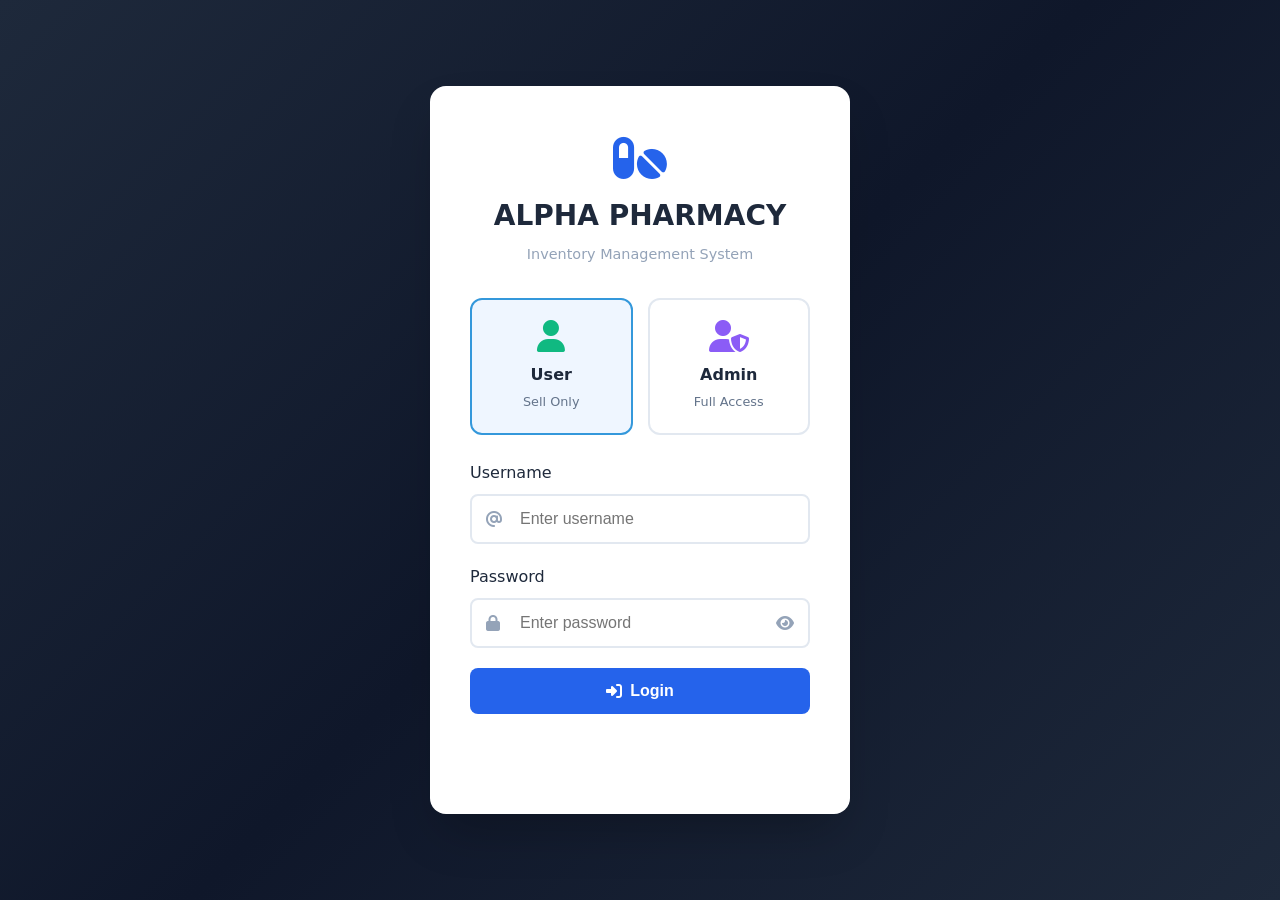
==== index.html @ dfe085fd "Add mobile menu button and sidebar close button" ====
<!DOCTYPE html>
<html lang="en">
<head>
  <meta charset="UTF-8" />
  <meta name="viewport" content="width=device-width, initial-scale=1, maximum-scale=1" />
  <title>ALPHA PHARMACY - Dashboard</title>
  <link rel="stylesheet" href="https://cdnjs.cloudflare.com/ajax/libs/font-awesome/6.5.1/css/all.min.css" />
  <link rel="stylesheet" href="style.css" />
</head>
<body>
  <script>
    if (localStorage.getItem("isLoggedIn") !== "true") {
      window.location.replace("login.html");
    }
  </script>
  
  <!-- Login Page placeholder (hidden) -->
  <div id="loginPage" style="display: none;"></div>

  <!-- Main App (hidden until login) -->
  <div id="mainApp" class="app-container" style="display: none;">
    <div class="sidebar-overlay" id="sidebarOverlay" onclick="toggleMobileMenu()"></div>
    <button class="mobile-menu-btn" onclick="toggleMobileMenu()">
      <i class="fa-solid fa-bars"></i>
    </button>
    
    <!-- Sidebar -->
    <aside class="sidebar" id="sidebar">
      <div class="logo">
        <i class="fa-solid fa-pills"></i>
        <span>ALPHA PHARMACY</span>
        <button class="sidebar-close-btn" onclick="toggleMobileMenu()">
          <i class="fa-solid fa-times"></i>
        </button>
      </div>
      
      <!-- Admin Navigation -->
      <nav class="nav-menu" id="adminNavItems" style="display: none;">
        <a href="#" class="nav-item active" data-page="dashboard">
          <i class="fa-solid fa-chart-line"></i>
          <span>Dashboard</span>
        </a>
        <a href="#" class="nav-item" data-page="sell">
          <i class="fa-solid fa-cash-register"></i>
          <span>Sell Drugs</span>
        </a>
        <a href="#" class="nav-item" data-page="sales">
          <i class="fa-solid fa-receipt"></i>
          <span>Sales History</span>
        </a>
        <a href="#" class="nav-item" data-page="inventory">
          <i class="fa-solid fa-boxes-stacked"></i>
          <span>Inventory</span>
        </a>
        <a href="#" class="nav-item" data-page="stock">
          <i class="fa-solid fa-warehouse"></i>
          <span>Stock Available</span>
        </a>
        <a href="#" class="nav-item" data-page="restock">
          <i class="fa-solid fa-boxes-packing"></i>
          <span>Restock</span>
        </a>
        <a href="#" class="nav-item" data-page="expiry">
          <i class="fa-solid fa-calendar-xmark"></i>
          <span>Expiry Dates</span>
        </a>
        <a href="#" class="nav-item" data-page="add-drug" id="addDrugNavBtn">
          <i class="fa-solid fa-plus-circle"></i>
          <span>Add Drugs</span>
        </a>
        <a href="#" class="nav-item" data-page="admin-panel">
          <i class="fa-solid fa-gear"></i>
          <span>Admin Panel</span>
        </a>
      </nav>
      
      <!-- User Navigation (limited access) -->
      <nav class="nav-menu" id="userNavItems" style="display: none;">
        <a href="#" class="nav-item active" data-page="dashboard">
          <i class="fa-solid fa-chart-line"></i>
          <span>Dashboard</span>
        </a>
        <a href="#" class="nav-item" data-page="sell">
          <i class="fa-solid fa-cash-register"></i>
          <span>Sell Drugs</span>
        </a>
        <a href="#" class="nav-item" data-page="sales">
          <i class="fa-solid fa-receipt"></i>
          <span>Sales History</span>
        </a>
      </nav>
      
      <div class="sidebar-footer">
        <div class="user-info">
          <i class="fa-solid fa-user-circle"></i>
          <span id="userInfoName">User</span>
        </div>
        <a href="login.html" class="logout-btn" onclick="logout(); return false;">
          <i class="fa-solid fa-sign-out-alt"></i> Logout
        </a>
      </div>
    </aside>

    <!-- Main Content -->
    <main class="main-content">
      <!-- Dashboard Page -->
      <section id="dashboard-page" class="page active">
        <header class="page-header">
          <h1><i class="fa-solid fa-chart-line"></i> Dashboard</h1>
          <p class="date-display" id="currentDate"></p>
        </header>

        <div class="dashboard-stats">
          <div class="stat-card total-sales">
            <div class="stat-icon">
              <i class="fa-solid fa-coins"></i>
            </div>
            <div class="stat-info">
              <span class="stat-label">Total Sales</span>
              <span class="stat-value" id="totalSales">KSh 0</span>
            </div>
          </div>
          <div class="stat-card daily">
            <div class="stat-icon">
              <i class="fa-solid fa-calendar-day"></i>
            </div>
            <div class="stat-info">
              <span class="stat-label">Today's Sales</span>
              <span class="stat-value" id="dailyTotal">KSh 0</span>
            </div>
          </div>
          <div class="stat-card monthly">
            <div class="stat-icon">
              <i class="fa-solid fa-calendar"></i>
            </div>
            <div class="stat-info">
              <span class="stat-label">This Month</span>
              <span class="stat-value" id="monthlyTotal">KSh 0</span>
            </div>
          </div>
          <div class="stat-card yearly">
            <div class="stat-icon">
              <i class="fa-solid fa-calendar-check"></i>
            </div>
            <div class="stat-info">
              <span class="stat-label">This Year</span>
              <span class="stat-value" id="yearlyTotal">KSh 0</span>
            </div>
          </div>
        </div>

        <div class="recent-sales-section">
          <h2><i class="fa-solid fa-clock-rotate-left"></i> Recent Sales</h2>
          <div class="table-container">
            <table class="data-table">
              <thead>
                <tr>
                  <th>Drug</th>
                  <th>Category</th>
                  <th>Qty</th>
                  <th>Total</th>
                  <th>Date</th>
                </tr>
              </thead>
              <tbody id="recentSalesBody"></tbody>
            </table>
          </div>
        </div>
      </section>

      <!-- Sell Drugs Page -->
      <section id="sell-page" class="page">
        <header class="page-header">
          <h1><i class="fa-solid fa-cash-register"></i> Sell Drugs</h1>
        </header>

        <div class="sell-form-container">
          <div class="form-card">
            <h3>New Sale</h3>
            <div class="form-group search-group">
              <label>Search Drug</label>
              <input type="text" id="drugSearch" placeholder="Search by name or category..." class="search-input" />
            </div>
            <div class="form-group">
              <label>Select Drug</label>
              <select id="drugSelect" class="form-select"></select>
            </div>
            <div class="form-group">
              <label>Quantity</label>
              <input type="number" id="qty" placeholder="Enter quantity" class="form-input" min="1" />
            </div>
            <button class="btn-primary" onclick="sellDrug()">
              <i class="fa-solid fa-check"></i> Complete Sale
            </button>
          </div>
        </div>
      </section>

      <!-- Sales History Page -->
      <section id="sales-page" class="page">
        <header class="page-header">
          <h1><i class="fa-solid fa-receipt"></i> Sales History</h1>
        </header>

        <div class="filters-section">
          <div class="date-filters">
            <div class="filter-group">
              <label>From</label>
              <input type="date" id="startDate" class="form-input" />
            </div>
            <div class="filter-group">
              <label>To</label>
              <input type="date" id="endDate" class="form-input" />
            </div>
            <button class="btn-secondary" id="filterSalesBtn">
              <i class="fa-solid fa-filter"></i> Filter
            </button>
            <button class="btn-outline" id="clearSalesFilterBtn">
              <i class="fa-solid fa-xmark"></i> Clear
            </button>
          </div>
        </div>

        <div class="table-container">
          <table class="data-table">
            <thead>
              <tr>
                <th>Drug</th>
                <th>Category</th>
                <th>Quantity</th>
                <th>Total (KSh)</th>
                <th>Date</th>
                <th>Actions</th>
              </tr>
            </thead>
            <tbody id="salesBody"></tbody>
          </table>
        </div>
      </section>

      <!-- Inventory Page -->
      <section id="inventory-page" class="page">
        <header class="page-header">
          <h1><i class="fa-solid fa-boxes-stacked"></i> Inventory</h1>
          <button class="btn-primary" onclick="showAddDrugModal()" id="inventoryAddBtn" style="display: none;">
            <i class="fa-solid fa-plus"></i> Add Drug
          </button>
        </header>

        <div class="inventory-stats">
          <div class="inv-stat">
            <span class="inv-value" id="totalDrugs">0</span>
            <span class="inv-label">Total Drugs</span>
          </div>
          <div class="inv-stat">
            <span class="inv-value low-stock" id="lowStockCount">0</span>
            <span class="inv-label">Low Stock</span>
          </div>
          <div class="inv-stat">
            <span class="inv-value" id="totalValue">KSh 0</span>
            <span class="inv-label">Total Value</span>
          </div>
        </div>

        <div class="table-container">
          <table class="data-table">
            <thead>
              <tr>
                <th>Name</th>
                <th>Category</th>
                <th>Price</th>
                <th>Quantity</th>
                <th>Expiry</th>
                <th>Actions</th>
              </tr>
            </thead>
            <tbody id="inventoryBody"></tbody>
          </table>
        </div>
      </section>

      <!-- Stock Available Page (Admin Only) -->
      <section id="stock-page" class="page">
        <header class="page-header">
          <h1><i class="fa-solid fa-warehouse"></i> Stock Available</h1>
        </header>
        
        <div class="form-group search-group">
          <input type="text" id="stockSearch" placeholder="Search drugs..." class="search-input" />
        </div>

        <div class="table-container">
          <table class="data-table">
            <thead>
              <tr>
                <th>Drug Name</th>
                <th>Category</th>
                <th>Quantity</th>
                <th>Price</th>
                <th>Status</th>
              </tr>
            </thead>
            <tbody id="stockBody"></tbody>
          </table>
        </div>
      </section>

      <!-- Restock Page (Admin Only) -->
      <section id="restock-page" class="page">
        <header class="page-header">
          <h1><i class="fa-solid fa-boxes-packing"></i> Restock Drugs</h1>
        </header>

        <div class="form-card" style="max-width: 600px;">
          <div class="low-stock-notice" id="lowStockNotice" style="display: none;">
            <h3><i class="fa-solid fa-triangle-exclamation"></i> Low Stock Items</h3>
            <ul id="lowStockList"></ul>
          </div>

          <form id="restockForm">
            <div class="form-group">
              <label>Select Drug</label>
              <select id="restockDrugSelect" class="form-select">
                <option value="">Select a drug to restock</option>
              </select>
            </div>
            <div class="form-group">
              <label>Current Stock</label>
              <input type="number" id="restockCurrentStock" class="form-input" readonly />
            </div>
            <div class="form-group">
              <label>Quantity to Add</label>
              <input type="number" id="restockQuantity" class="form-input" min="1" placeholder="Enter quantity to add" />
            </div>
            <div class="form-group">
              <label>Supplier</label>
              <input type="text" id="restockSupplier" class="form-input" placeholder="Enter supplier name" />
            </div>
            <button type="submit" class="btn-primary">
              <i class="fa-solid fa-plus"></i> Update Stock
            </button>
          </form>
        </div>
      </section>

      <!-- Expiry Dates Page (Admin Only) -->
      <section id="expiry-page" class="page">
        <header class="page-header">
          <h1><i class="fa-solid fa-calendar-xmark"></i> Expiry Dates</h1>
        </header>

        <div class="filter-buttons">
          <button class="filter-btn active" data-filter="all">All</button>
          <button class="filter-btn" data-filter="expired">Expired</button>
          <button class="filter-btn" data-filter="soon">Expiring Soon (30 days)</button>
          <button class="filter-btn" data-filter="ok">OK</button>
        </div>

        <div class="table-container">
          <table class="data-table">
            <thead>
              <tr>
                <th>Drug Name</th>
                <th>Quantity</th>
                <th>Expiry Date</th>
                <th>Days Left</th>
                <th>Status</th>
              </tr>
            </thead>
            <tbody id="expiryBody"></tbody>
          </table>
        </div>
      </section>

      <!-- Add Drug Page (Admin Only) -->
      <section id="add-drug-page" class="page">
        <header class="page-header">
          <h1><i class="fa-solid fa-plus-circle"></i> Add New Drug</h1>
        </header>

        <form id="addDrugPageForm" class="form-card" style="max-width: 600px;">
          <div class="form-group">
            <label>Drug Name</label>
            <input type="text" id="addDrugName" class="form-input" placeholder="Enter drug name" required />
          </div>
          <div class="form-group">
            <label>Category</label>
            <select id="addDrugCategory" class="form-select">
              <option value="Pain Relief">Pain Relief</option>
              <option value="Antibiotic">Antibiotic</option>
              <option value="Allergy">Allergy</option>
              <option value="Vitamins">Vitamins</option>
              <option value="Other">Other</option>
            </select>
          </div>
          <div class="form-row">
            <div class="form-group">
              <label>Price (KSh)</label>
              <input type="number" id="addDrugPrice" class="form-input" min="0" placeholder="Enter price" required />
            </div>
            <div class="form-group">
              <label>Quantity</label>
              <input type="number" id="addDrugQuantity" class="form-input" min="0" placeholder="Enter quantity" required />
            </div>
          </div>
          <div class="form-group">
            <label>Expiry Date</label>
            <input type="date" id="addDrugExpiry" class="form-input" />
          </div>
          <button type="submit" class="btn-primary">
            <i class="fa-solid fa-save"></i> Save Drug
          </button>
        </form>
      </section>

      <!-- Admin Panel Page -->
      <section id="admin-panel-page" class="page">
        <header class="page-header">
          <h1><i class="fa-solid fa-gear"></i> Admin Panel</h1>
        </header>

        <div class="form-card" style="max-width: 600px;">
          <h3>Account Settings</h3>
          
          <div class="form-group">
            <label>Current User</label>
            <input type="text" id="adminUsername" class="form-input" readonly />
          </div>
          
          <div class="form-group">
            <label>Role</label>
            <input type="text" id="adminRole" class="form-input" readonly />
          </div>
          
          <div class="form-actions" style="margin-top: 24px;">
            <button class="btn-danger" onclick="logout()">
              <i class="fa-solid fa-sign-out-alt"></i> Logout
            </button>
          </div>
        </div>

        <div class="form-card" style="max-width: 600px; margin-top: 20px;">
          <h3>Session Info</h3>
          <p style="color: var(--gray-400); margin-bottom: 16px;">Manage your session and security settings.</p>
          
          <div style="display: flex; align-items: center; gap: 12px;">
            <i class="fa-solid fa-shield-halved" style="font-size: 2rem; color: var(--primary);"></i>
            <div>
              <strong>Secure Session</strong>
              <p style="font-size: 0.85rem; color: var(--gray-400);">Your session is protected</p>
            </div>
          </div>
        </div>
      </section>
    </main>
  </div>

  <!-- Modal for Add/Edit Drug -->
  <div id="drugModal" class="modal">
    <div class="modal-content">
      <div class="modal-header">
        <h2 id="modalTitle">Add New Drug</h2>
        <button class="close-modal" onclick="closeModal()">&times;</button>
      </div>
      <form id="drugForm" onsubmit="saveDrug(event)">
        <input type="hidden" id="editDrugId" />
        <div class="form-group">
          <label>Drug Name</label>
          <input type="text" id="drugName" required class="form-input" />
        </div>
        <div class="form-group">
          <label>Category</label>
          <select id="drugCategory" class="form-select">
            <option value="Pain Relief">Pain Relief</option>
            <option value="Antibiotic">Antibiotic</option>
            <option value="Allergy">Allergy</option>
            <option value="Vitamins">Vitamins</option>
            <option value="Other">Other</option>
          </select>
        </div>
        <div class="form-row">
          <div class="form-group">
            <label>Price (KSh)</label>
            <input type="number" id="drugPrice" required class="form-input" min="0" />
          </div>
          <div class="form-group">
            <label>Quantity</label>
            <input type="number" id="drugQuantity" required class="form-input" min="0" />
          </div>
        </div>
        <div class="form-group">
          <label>Expiry Date</label>
          <input type="date" id="drugExpiry" class="form-input" />
        </div>
        <div class="form-actions">
          <button type="submit" class="btn-primary">Save Drug</button>
          <button type="button" class="btn-outline" onclick="closeModal()">Cancel</button>
        </div>
      </form>
    </div>
  </div>

  <!-- Firebase SDK -->
  <script type="module">
    import { initializeApp } from "https://www.gstatic.com/firebasejs/12.12.0/firebase-app.js";
    import { getFirestore, collection, getDocs, addDoc, updateDoc, doc, deleteDoc } from "https://www.gstatic.com/firebasejs/12.12.0/firebase-firestore.js";

    const firebaseConfig = {
      apiKey: "AIzaSyCdmk_aELyYMjVAwtjw-YJCbW7Cjjkcrj4",
      authDomain: "alpha-pharmacy-7398a.firebaseapp.com",
      projectId: "alpha-pharmacy-7398a",
      storageBucket: "alpha-pharmacy-7398a.firebasestorage.app",
      messagingSenderId: "172892212499",
      appId: "1:172892212499:web:244f521e16ccd07f135ee6",
      measurementId: "G-G04SGRL56Z"
    };

    const app = initializeApp(firebaseConfig);
    const db = getFirestore(app);

    window.db = db;
    window.collection = collection;
    window.getDocs = getDocs;
    window.addDoc = addDoc;
    window.updateDoc = updateDoc;
    window.doc = doc;
    window.deleteDoc = deleteDoc;
  </script>

  <script src="app.js"></script>
</body>
</html>
---- style.css ----
/* ===== Login Page ===== */
.login-page {
  min-height: 100vh;
  display: flex;
  align-items: center;
  justify-content: center;
  background: linear-gradient(135deg, #1e293b 0%, #0f172a 50%, #1e293b 100%);
  padding: 20px;
}

.login-container {
  background: var(--white);
  border-radius: 16px;
  padding: 48px 40px;
  width: 100%;
  max-width: 420px;
  box-shadow: 0 25px 50px -12px rgba(0,0,0,0.25);
  animation: slideUp 0.4s ease;
}

@keyframes slideUp {
  from { opacity: 0; transform: translateY(30px); }
  to { opacity: 1; transform: translateY(0); }
}

.login-header {
  text-align: center;
  margin-bottom: 32px;
}

.login-header i {
  font-size: 3rem;
  color: var(--primary);
  margin-bottom: 12px;
  display: block;
}

.login-header h1 {
  font-size: 1.75rem;
  font-weight: 700;
  color: var(--dark);
  margin-bottom: 4px;
}

.login-header p {
  color: var(--gray-400);
  font-size: 0.9rem;
}

.login-form .form-group {
  margin-bottom: 20px;
}

.login-form .form-group label {
  display: block;
  font-weight: 500;
  margin-bottom: 8px;
  color: var(--dark);
}

.input-group {
  position: relative;
}

.input-group i {
  position: absolute;
  left: 16px;
  top: 50%;
  transform: translateY(-50%);
  color: var(--gray-400);
  font-size: 1rem;
}

.input-group .toggle-password {
  position: absolute;
  right: 16px;
  left: auto;
  cursor: pointer;
  color: var(--gray-400);
}

.input-group .toggle-password:hover {
  color: var(--dark);
}

.input-group input {
  width: 100%;
  padding: 14px 48px;
  border: 2px solid var(--gray-200);
  border-radius: var(--radius);
  font-size: 1rem;
  transition: var(--transition);
}

.input-group input:focus {
  outline: none;
  border-color: var(--primary);
  box-shadow: 0 0 0 4px rgba(37, 99, 235, 0.1);
}

.btn-login {
  width: 100%;
  padding: 14px;
  background: var(--primary);
  color: var(--white);
  border: none;
  border-radius: var(--radius);
  font-size: 1rem;
  font-weight: 600;
  cursor: pointer;
  transition: var(--transition);
  display: flex;
  align-items: center;
  justify-content: center;
  gap: 8px;
}

.btn-login:hover {
  background: var(--primary-dark);
  transform: translateY(-2px);
}

.error-message {
  color: var(--danger);
  text-align: center;
  margin-top: 12px;
  font-size: 0.875rem;
  min-height: 20px;
}

/* ===== CSS Variables ===== */
:root {
  --primary: #2563eb;
  --primary-dark: #1d4ed8;
  --secondary: #64748b;
  --success: #10b981;
  --warning: #f59e0b;
  --danger: #ef4444;
  --dark: #1e293b;
  --light: #f8fafc;
  --white: #ffffff;
  --gray-100: #f1f5f9;
  --gray-200: #e2e8f0;
  --gray-300: #cbd5e1;
  --gray-400: #94a3b8;
  --shadow: 0 1px 3px rgba(0,0,0,0.1), 0 1px 2px rgba(0,0,0,0.06);
  --shadow-lg: 0 10px 15px -3px rgba(0,0,0,0.1), 0 4px 6px -2px rgba(0,0,0,0.05);
  --radius: 8px;
  --radius-lg: 12px;
  --transition: all 0.2s ease;
}

/* ===== Reset & Base ===== */
* {
  margin: 0;
  padding: 0;
  box-sizing: border-box;
}

body {
  font-family: 'Segoe UI', system-ui, -apple-system, sans-serif;
  background-color: var(--gray-100);
  color: var(--dark);
  line-height: 1.6;
}

/* ===== App Container ===== */
.app-container {
  display: flex;
  min-height: 100vh;
}

/* ===== Sidebar ===== */
.sidebar {
  width: 260px;
  background: linear-gradient(180deg, var(--dark) 0%, #0f172a 100%);
  color: var(--white);
  display: flex;
  flex-direction: column;
  position: fixed;
  height: 100vh;
  z-index: 100;
}

.logo {
  padding: 24px;
  display: flex;
  align-items: center;
  gap: 12px;
  font-size: 1.5rem;
  font-weight: 700;
  border-bottom: 1px solid rgba(255,255,255,0.1);
}

.logo i {
  color: var(--primary);
  font-size: 1.8rem;
}

.nav-menu {
  flex: 1;
  padding: 20px 12px;
  display: flex;
  flex-direction: column;
  gap: 4px;
}

.nav-item {
  display: flex;
  align-items: center;
  gap: 12px;
  padding: 14px 16px;
  color: var(--gray-400);
  text-decoration: none;
  border-radius: var(--radius);
  transition: var(--transition);
  font-weight: 500;
}

.nav-item i {
  width: 20px;
  text-align: center;
}

.nav-item:hover {
  background: rgba(255,255,255,0.05);
  color: var(--white);
}

.nav-item.active {
  background: var(--primary);
  color: var(--white);
}

.sidebar-footer {
  padding: 20px;
  border-top: 1px solid rgba(255,255,255,0.1);
}

.user-info {
  display: flex;
  align-items: center;
  gap: 10px;
  color: var(--gray-400);
  font-size: 0.9rem;
  margin-bottom: 12px;
}

.user-info i {
  font-size: 1.5rem;
}

.logout-btn {
  width: 100%;
  display: flex;
  align-items: center;
  justify-content: center;
  gap: 8px;
  padding: 10px;
  background: rgba(239, 68, 68, 0.2);
  color: #f87171;
  border: 1px solid rgba(239, 68, 68, 0.3);
  border-radius: var(--radius);
  cursor: pointer;
  transition: var(--transition);
  font-size: 0.9rem;
}

.logout-btn:hover {
  background: rgba(239, 68, 68, 0.3);
  color: #fff;
}

/* ===== Main Content ===== */
.main-content {
  flex: 1;
  margin-left: 260px;
  padding: 24px;
  min-height: 100vh;
}

.page {
  display: none;
  animation: fadeIn 0.3s ease;
}

.page.active {
  display: block;
}

@keyframes fadeIn {
  from { opacity: 0; transform: translateY(10px); }
  to { opacity: 1; transform: translateY(0); }
}

/* ===== Page Header ===== */
.page-header {
  display: flex;
  justify-content: space-between;
  align-items: center;
  margin-bottom: 24px;
}

.page-header h1 {
  font-size: 1.75rem;
  font-weight: 600;
  color: var(--dark);
  display: flex;
  align-items: center;
  gap: 12px;
}

.page-header h1 i {
  color: var(--primary);
}

.date-display {
  color: var(--gray-400);
  font-size: 0.9rem;
}

/* ===== Dashboard Stats ===== */
.dashboard-stats {
  display: grid;
  grid-template-columns: repeat(auto-fit, minmax(240px, 1fr));
  gap: 20px;
  margin-bottom: 32px;
}

.stat-card {
  background: var(--white);
  border-radius: var(--radius-lg);
  padding: 24px;
  display: flex;
  align-items: center;
  gap: 16px;
  box-shadow: var(--shadow);
  transition: var(--transition);
}

.stat-card:hover {
  transform: translateY(-4px);
  box-shadow: var(--shadow-lg);
}

.stat-icon {
  width: 56px;
  height: 56px;
  border-radius: var(--radius);
  display: flex;
  align-items: center;
  justify-content: center;
  font-size: 1.5rem;
}

.stat-card.total-sales .stat-icon {
  background: linear-gradient(135deg, #f59e0b, #d97706);
  color: var(--white);
}

.stat-card.daily .stat-icon {
  background: linear-gradient(135deg, #f97316, #ea580c);
  color: var(--white);
}

.stat-card.monthly .stat-icon {
  background: linear-gradient(135deg, #10b981, #059669);
  color: var(--white);
}

.stat-card.yearly .stat-icon {
  background: linear-gradient(135deg, #8b5cf6, #7c3aed);
  color: var(--white);
}

.stat-info {
  display: flex;
  flex-direction: column;
}

.stat-label {
  font-size: 0.875rem;
  color: var(--gray-400);
  font-weight: 500;
}

.stat-value {
  font-size: 1.5rem;
  font-weight: 700;
  color: var(--dark);
}

/* ===== Recent Sales Section ===== */
.recent-sales-section h2 {
  font-size: 1.25rem;
  font-weight: 600;
  margin-bottom: 16px;
  display: flex;
  align-items: center;
  gap: 10px;
}

.recent-sales-section h2 i {
  color: var(--primary);
}

/* ===== Tables ===== */
.table-container {
  background: var(--white);
  border-radius: var(--radius-lg);
  box-shadow: var(--shadow);
  overflow: hidden;
}

.data-table {
  width: 100%;
  border-collapse: collapse;
}

.data-table thead {
  background: var(--gray-100);
}

.data-table th {
  padding: 14px 16px;
  text-align: left;
  font-weight: 600;
  font-size: 0.875rem;
  color: var(--gray-400);
  text-transform: uppercase;
  letter-spacing: 0.05em;
}

.data-table td {
  padding: 14px 16px;
  border-bottom: 1px solid var(--gray-200);
}

.data-table tbody tr:hover {
  background: var(--gray-50);
}

.data-table tbody tr:last-child td {
  border-bottom: none;
}

/* ===== Sell Form ===== */
.sell-form-container {
  max-width: 600px;
  margin: 0 auto;
}

.form-card {
  background: var(--white);
  border-radius: var(--radius-lg);
  padding: 32px;
  box-shadow: var(--shadow);
}

.form-card h3 {
  font-size: 1.25rem;
  margin-bottom: 24px;
  padding-bottom: 16px;
  border-bottom: 1px solid var(--gray-200);
}

.form-group {
  margin-bottom: 20px;
}

.form-group label {
  display: block;
  font-weight: 500;
  margin-bottom: 8px;
  color: var(--dark);
}

.form-input, .form-select {
  width: 100%;
  padding: 12px 16px;
  border: 1px solid var(--gray-300);
  border-radius: var(--radius);
  font-size: 1rem;
  transition: var(--transition);
  background: var(--white);
}

.form-input:focus, .form-select:focus {
  outline: none;
  border-color: var(--primary);
  box-shadow: 0 0 0 3px rgba(37, 99, 235, 0.1);
}

.search-input {
  width: 100%;
  padding: 12px 16px;
  border: 1px solid var(--gray-300);
  border-radius: var(--radius);
  font-size: 1rem;
  margin-bottom: 12px;
}

/* ===== Buttons ===== */
.btn-primary {
  display: inline-flex;
  align-items: center;
  gap: 8px;
  padding: 12px 24px;
  background: var(--primary);
  color: var(--white);
  border: none;
  border-radius: var(--radius);
  font-size: 1rem;
  font-weight: 500;
  cursor: pointer;
  transition: var(--transition);
}

.btn-primary:hover {
  background: var(--primary-dark);
  transform: translateY(-1px);
}

.btn-secondary {
  display: inline-flex;
  align-items: center;
  gap: 8px;
  padding: 10px 20px;
  background: var(--primary);
  color: var(--white);
  border: none;
  border-radius: var(--radius);
  font-size: 0.9rem;
  font-weight: 500;
  cursor: pointer;
  transition: var(--transition);
}

.btn-secondary:hover {
  background: var(--primary-dark);
}

.btn-outline {
  display: inline-flex;
  align-items: center;
  gap: 8px;
  padding: 10px 20px;
  background: transparent;
  color: var(--gray-400);
  border: 1px solid var(--gray-300);
  border-radius: var(--radius);
  font-size: 0.9rem;
  font-weight: 500;
  cursor: pointer;
  transition: var(--transition);
}

.btn-outline:hover {
  border-color: var(--dark);
  color: var(--dark);
}

.btn-danger {
  background: var(--danger);
  color: var(--white);
}

.btn-danger:hover {
  background: #dc2626;
}

/* ===== Filters Section ===== */
.filters-section {
  background: var(--white);
  padding: 20px;
  border-radius: var(--radius-lg);
  margin-bottom: 24px;
  box-shadow: var(--shadow);
}

.date-filters {
  display: flex;
  align-items: flex-end;
  gap: 16px;
  flex-wrap: wrap;
}

.filter-group {
  display: flex;
  flex-direction: column;
  gap: 6px;
}

.filter-group label {
  font-size: 0.875rem;
  font-weight: 500;
  color: var(--gray-400);
}

/* ===== Inventory Stats ===== */
.inventory-stats {
  display: flex;
  gap: 24px;
  margin-bottom: 24px;
  flex-wrap: wrap;
}

.inv-stat {
  background: var(--white);
  padding: 20px 32px;
  border-radius: var(--radius-lg);
  box-shadow: var(--shadow);
  display: flex;
  flex-direction: column;
  align-items: center;
}

.inv-value {
  font-size: 1.75rem;
  font-weight: 700;
  color: var(--dark);
}

.inv-value.low-stock {
  color: var(--danger);
}

.inv-label {
  font-size: 0.875rem;
  color: var(--gray-400);
}

/* ===== Modal ===== */
.modal {
  display: none;
  position: fixed;
  top: 0;
  left: 0;
  width: 100%;
  height: 100%;
  background: rgba(0,0,0,0.5);
  z-index: 1000;
  align-items: center;
  justify-content: center;
}

.modal.active {
  display: flex;
}

.modal-content {
  background: var(--white);
  border-radius: var(--radius-lg);
  width: 100%;
  max-width: 500px;
  max-height: 90vh;
  overflow-y: auto;
  box-shadow: var(--shadow-lg);
}

.modal-header {
  display: flex;
  justify-content: space-between;
  align-items: center;
  padding: 20px 24px;
  border-bottom: 1px solid var(--gray-200);
}

.modal-header h2 {
  font-size: 1.25rem;
  font-weight: 600;
}

.close-modal {
  background: none;
  border: none;
  font-size: 1.5rem;
  color: var(--gray-400);
  cursor: pointer;
  padding: 4px;
  line-height: 1;
}

.close-modal:hover {
  color: var(--dark);
}

#drugForm {
  padding: 24px;
}

.form-row {
  display: grid;
  grid-template-columns: 1fr 1fr;
  gap: 16px;
}

.form-actions {
  display: flex;
  gap: 12px;
  margin-top: 24px;
}

.form-actions .btn-primary {
  flex: 1;
}

/* ===== Table Actions ===== */
.action-btns {
  display: flex;
  gap: 8px;
}

.action-btn {
  padding: 6px 12px;
  border: none;
  border-radius: 4px;
  font-size: 0.8rem;
  cursor: pointer;
  transition: var(--transition);
}

.action-btn.edit {
  background: var(--warning);
  color: var(--dark);
}

.action-btn.delete {
  background: var(--danger);
  color: var(--white);
}

.action-btn:hover {
  opacity: 0.9;
}

/* ===== Stock Status ===== */
.stock-status {
  display: inline-block;
  padding: 4px 8px;
  border-radius: 4px;
  font-size: 0.75rem;
  font-weight: 500;
}

.stock-status.in-stock {
  background: #d1fae5;
  color: #065f46;
}

.stock-status.low-stock {
  background: #fef3c7;
  color: #92400e;
}

.stock-status.out-of-stock {
  background: #fee2e2;
  color: #991b1b;
}

/* ===== Responsive ===== */
@media (max-width: 1024px) {
  .sidebar {
    width: 80px;
  }
  
  .logo span, .nav-item span, .user-info span, .logout-btn span {
    display: none;
  }
  
  .logo {
    justify-content: center;
  }
  
  .nav-item {
    justify-content: center;
    padding: 14px;
  }
  
  .user-info {
    justify-content: center;
  }
  
  .logout-btn {
    justify-content: center;
  }
  
  .main-content {
    margin-left: 80px;
  }
}

@media (max-width: 768px) {
  * {
    overflow-x: hidden;
  }
  
  html, body {
    max-width: 100vw;
    overflow-x: hidden;
  }
  
  .sidebar {
    display: none;
  }
  
  .main-content {
    margin-left: 0;
    padding: 12px;
    width: 100vw;
  }
  
  .dashboard-stats {
    grid-template-columns: 1fr;
  }
  
  .date-filters {
    flex-direction: column;
    align-items: stretch;
  }
  
  .form-row {
    grid-template-columns: 1fr;
  }
  
  .table-container {
    overflow-x: auto;
    -webkit-overflow-scrolling: touch;
  }
  
  .data-table {
    min-width: 500px;
    font-size: 0.85rem;
  }
  
  .data-table th, .data-table td {
    padding: 10px 12px;
  }
  
  .page-header {
    flex-direction: column;
    align-items: flex-start;
    gap: 8px;
  }
  
  .page-header h1 {
    font-size: 1.25rem;
  }
  
  .inventory-stats {
    flex-direction: column;
    gap: 12px;
  }
  
  .inv-stat {
    padding: 16px 24px;
    width: 100%;
  }
  
  .form-card {
    padding: 20px;
  }
  
  .stat-card {
    padding: 16px;
  }
  
  .stat-value {
    font-size: 1.25rem;
  }
  
  .filter-buttons {
    overflow-x: auto;
    flex-wrap: nowrap;
    padding-bottom: 8px;
  }
  
  .filter-btn {
    flex-shrink: 0;
  }
}

/* ===== Date Group Header ===== */
.date-group-header {
  background: var(--gray-100) !important;
  font-weight: 600;
}

.date-group-header td {
  padding: 10px 16px !important;
  color: var(--dark);
}

/* ===== Filter Buttons ===== */
.filter-buttons {
  display: flex;
  gap: 10px;
  margin-bottom: 20px;
  flex-wrap: wrap;
}

.filter-btn {
  padding: 8px 16px;
  border: 1px solid var(--gray-300);
  background: var(--white);
  border-radius: 20px;
  cursor: pointer;
  font-size: 0.875rem;
  transition: var(--transition);
}

.filter-btn:hover, .filter-btn.active {
  background: var(--primary);
  color: var(--white);
  border-color: var(--primary);
}

/* ===== Expiry Status ===== */
.expiry-expired { color: var(--danger); font-weight: 600; }
.expiry-soon { color: var(--warning); font-weight: 600; }
.expiry-ok { color: var(--success); font-weight: 600; }

.status-badge {
  display: inline-block;
  padding: 4px 10px;
  border-radius: 12px;
  font-size: 0.75rem;
  font-weight: 500;
}

.status-expired { background: #fee2e2; color: #dc2626; }
.status-soon { background: #fef3c7; color: #d97706; }
.status-ok { background: #d1fae5; color: #059669; }

/* ===== Stock Status ===== */
.stock-status {
  display: inline-block;
  padding: 4px 10px;
  border-radius: 4px;
  font-size: 0.75rem;
  font-weight: 500;
}

.stock-status.stock-high { background: #d1fae5; color: #059669; }
.stock-status.stock-medium { background: #fef3c7; color: #d97706; }
.stock-status.stock-low { background: #fee2e2; color: #dc2626; }
.stock-status.stock-out { background: #fee2e2; color: #991b1b; }

/* ===== Low Stock Notice ===== */
.low-stock-notice {
  background: #fef2f2;
  border: 1px solid #fecaca;
  border-radius: 8px;
  padding: 16px;
  margin-bottom: 20px;
}

.low-stock-notice h3 {
  color: var(--danger);
  margin-bottom: 10px;
  font-size: 1rem;
  display: flex;
  align-items: center;
  gap: 8px;
}

.low-stock-notice ul {
  color: var(--gray-500);
  padding-left: 20px;
}

.low-stock-notice li {
  margin-bottom: 5px;
}

/* ===== Search Group ===== */
.search-group {
  margin-bottom: 20px;
}

.search-input {
  width: 100%;
  padding: 12px 16px;
  border: 1px solid var(--gray-300);
  border-radius: var(--radius);
  font-size: 1rem;
}

/* ===== Admin Only Elements ===== */
.admin-only {
  display: none;
}
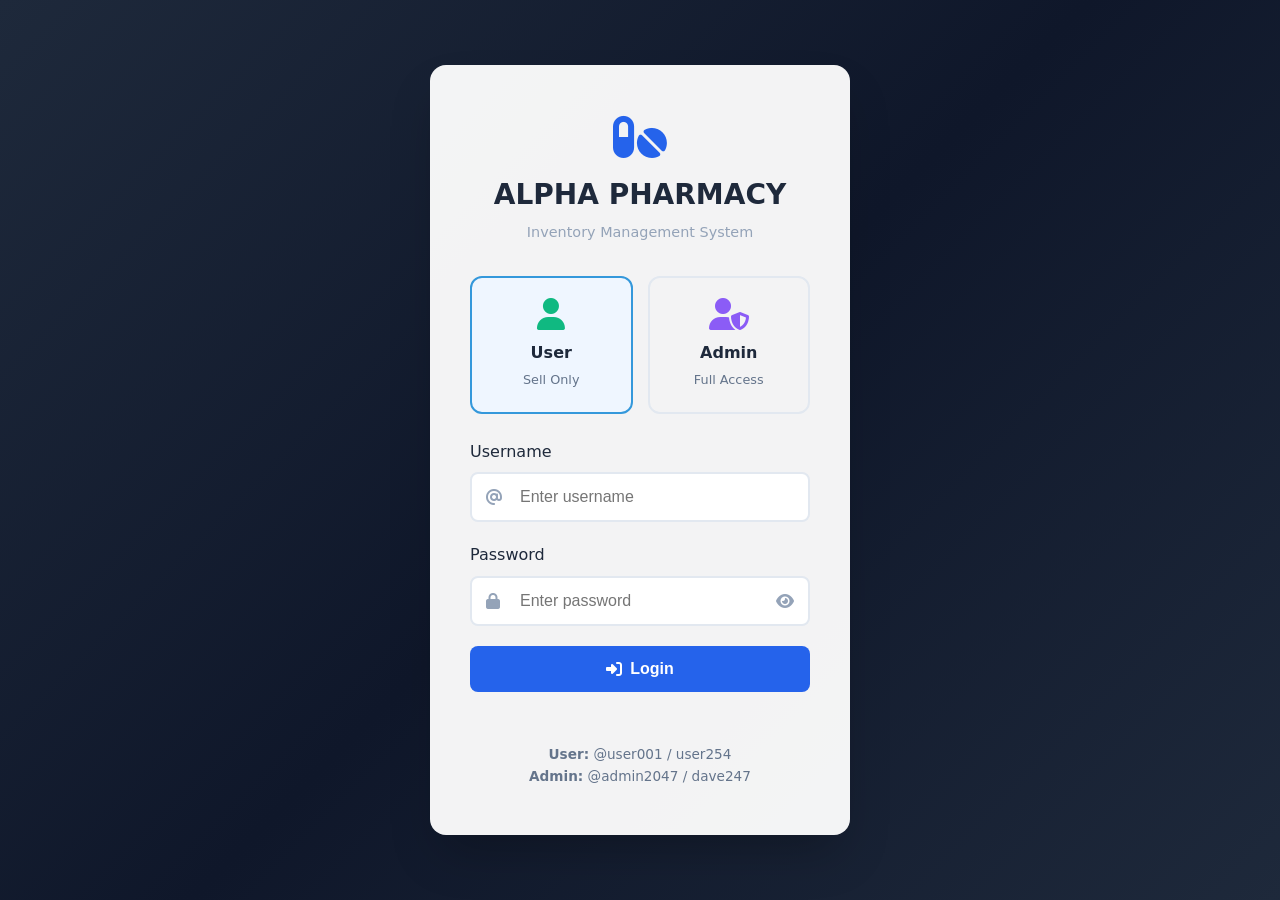
==== commit 1d3a2201: "Enhance sidebar and mobile menu interactions Updated sidebar and mobile menu functionality with new " ====
--- a/index.html
+++ b/index.html
@@ -12,6 +12,12 @@
     if (localStorage.getItem("isLoggedIn") !== "true") {
       window.location.replace("login.html");
     }
+    
+    window.addEventListener('popstate', function() {
+      window.location.href = 'login.html';
+    });
+    
+    history.pushState(null, '', window.location.href);
   </script>
   
   <!-- Login Page placeholder (hidden) -->
@@ -19,17 +25,15 @@
 
   <!-- Main App (hidden until login) -->
   <div id="mainApp" class="app-container" style="display: none;">
-    <div class="sidebar-overlay" id="sidebarOverlay" onclick="toggleMobileMenu()"></div>
-    <button class="mobile-menu-btn" onclick="toggleMobileMenu()">
-      <i class="fa-solid fa-bars"></i>
-    </button>
+    <!-- Overlay -->
+    <div id="sidebarOverlay" onclick="document.getElementById('sidebar').classList.remove('mobile-open')" style="display:none;position:fixed;top:0;left:0;width:100%;height:100%;background:rgba(0,0,0,0.5);z-index:1000;"></div>
     
     <!-- Sidebar -->
     <aside class="sidebar" id="sidebar">
       <div class="logo">
         <i class="fa-solid fa-pills"></i>
         <span>ALPHA PHARMACY</span>
-        <button class="sidebar-close-btn" onclick="toggleMobileMenu()">
+        <button class="sidebar-close-btn" onclick="document.getElementById('sidebar').classList.remove('mobile-open')">
           <i class="fa-solid fa-times"></i>
         </button>
       </div>
@@ -100,6 +104,49 @@
         </a>
       </div>
     </aside>
+
+    <!-- Mobile Menu Button -->
+    <button id="mobileMenuBtn" onclick="toggleMenu()" style="position:fixed;top:12px;left:12px;z-index:1002;background:#2563eb;color:#fff;border:none;padding:12px 14px;border-radius:8px;cursor:pointer;font-size:1.25rem;display:none;">
+      <i class="fa-solid fa-bars"></i>
+    </button>
+
+    <script>
+      function toggleMenu() {
+        var sidebar = document.getElementById('sidebar');
+        var overlay = document.getElementById('sidebarOverlay');
+        var isOpen = sidebar.classList.contains('mobile-open');
+        
+        if (isOpen) {
+          sidebar.classList.remove('mobile-open');
+          overlay.style.display = 'none';
+        } else {
+          sidebar.classList.add('mobile-open');
+          if (window.innerWidth <= 768) {
+            overlay.style.display = 'block';
+          }
+        }
+      }
+      
+      function checkScreen() {
+        var menuBtn = document.getElementById('mobileMenuBtn');
+        var sidebar = document.getElementById('sidebar');
+        var overlay = document.getElementById('sidebarOverlay');
+        
+        if (window.innerWidth <= 768) {
+          menuBtn.style.display = 'flex';
+          sidebar.style.display = 'none';
+          overlay.style.display = 'none';
+        } else {
+          menuBtn.style.display = 'none';
+          sidebar.style.display = 'flex';
+          sidebar.classList.remove('mobile-open');
+          overlay.style.display = 'none';
+        }
+      }
+      
+      checkScreen();
+        window.addEventListener('resize', checkScreen);
+    </script>
 
     <!-- Main Content -->
     <main class="main-content">
--- a/style.css
+++ b/style.css
@@ -160,8 +160,25 @@
 body {
   font-family: 'Segoe UI', system-ui, -apple-system, sans-serif;
   background-color: var(--gray-100);
+  background-image: url('user image.jpg');
+  background-size: cover;
+  background-position: center;
+  background-attachment: fixed;
+  background-repeat: no-repeat;
   color: var(--dark);
   line-height: 1.6;
+}
+
+body::before {
+  content: '';
+  position: fixed;
+  top: 0;
+  left: 0;
+  width: 100%;
+  height: 100%;
+  background: rgba(255, 255, 255, 0.85);
+  backdrop-filter: blur(2px);
+  z-index: -1;
 }
 
 /* ===== App Container ===== */
@@ -792,49 +809,100 @@
 
 @media (max-width: 768px) {
   * {
-    overflow-x: hidden;
+    -webkit-tap-highlight-color: transparent;
   }
   
   html, body {
     max-width: 100vw;
     overflow-x: hidden;
+    position: relative;
+    min-height: 100vh;
   }
   
   .sidebar {
+    position: fixed;
+    left: -100%;
+    width: 280px;
+    height: 100vh;
+    z-index: 1001;
+    transition: left 0.3s ease;
+    overflow-y: auto;
+  }
+  
+  .sidebar.mobile-open {
+    left: 0;
+  }
+  
+  .sidebar-overlay {
     display: none;
+    position: fixed;
+    top: 0;
+    left: 0;
+    width: 100%;
+    height: 100%;
+    background: rgba(0,0,0,0.5);
+    z-index: 1000;
+  }
+  
+  .sidebar-overlay.active {
+    display: block;
+  }
+  
+  .mobile-menu-btn {
+    display: flex !important;
+    position: fixed;
+    top: 12px;
+    left: 12px;
+    z-index: 999;
+    background: var(--primary);
+    color: white;
+    border: none;
+    padding: 10px 14px;
+    border-radius: 8px;
+    cursor: pointer;
+    font-size: 1.2rem;
+    touch-action: manipulation;
+  }
+  
+  .sidebar-close-btn {
+    display: block !important;
+    margin-left: auto;
+    background: none;
+    border: none;
+    color: white;
+    font-size: 1.25rem;
+    cursor: pointer;
+    padding: 4px;
   }
   
   .main-content {
     margin-left: 0;
-    padding: 12px;
-    width: 100vw;
+    padding: 60px 16px 100px;
+    width: 100%;
+    min-height: 100vh;
+    position: relative;
+    z-index: 1;
   }
   
   .dashboard-stats {
-    grid-template-columns: 1fr;
-  }
-  
-  .date-filters {
-    flex-direction: column;
-    align-items: stretch;
-  }
-  
-  .form-row {
     grid-template-columns: 1fr;
   }
   
   .table-container {
     overflow-x: auto;
     -webkit-overflow-scrolling: touch;
+    position: relative;
+    z-index: 1;
   }
   
   .data-table {
-    min-width: 500px;
-    font-size: 0.85rem;
+    min-width: 350px;
+    font-size: 0.8rem;
   }
   
   .data-table th, .data-table td {
-    padding: 10px 12px;
+    padding: 10px 8px;
+    white-space: nowrap;
   }
   
   .page-header {
@@ -859,6 +927,28 @@
   
   .form-card {
     padding: 20px;
+    position: relative;
+    z-index: 1;
+    background: white;
+  }
+  
+  .form-input, .form-select {
+    padding: 14px 12px;
+    font-size: 16px;
+    min-height: 48px;
+    width: 100%;
+    -webkit-appearance: none;
+    appearance: none;
+  }
+  
+  .btn-primary, .btn-secondary {
+    padding: 14px 20px;
+    min-height: 48px;
+    width: 100%;
+    font-size: 16px;
+    position: relative;
+    z-index: 1;
+    touch-action: manipulation;
   }
   
   .stat-card {
@@ -877,6 +967,226 @@
   
   .filter-btn {
     flex-shrink: 0;
+    padding: 10px 16px;
+  }
+  
+  .modal {
+    position: fixed;
+    z-index: 2000;
+    touch-action: manipulation;
+    align-items: flex-start;
+    padding-top: 40px;
+  }
+  
+  .modal-content {
+    margin: 0 16px;
+    max-height: calc(100vh - 80px);
+    overflow-y: auto;
+    width: calc(100% - 32px);
+  }
+  
+  .sell-form-container {
+    position: relative;
+    z-index: 1;
+  }
+  
+  .nav-item {
+    padding: 12px 16px;
+  }
+  
+  .action-btns {
+    flex-wrap: nowrap;
+  }
+  
+  .action-btn {
+    padding: 8px 10px;
+  }
+}
+  
+  html, body {
+    max-width: 100vw;
+    overflow-x: hidden;
+    position: relative;
+    min-height: 100vh;
+  }
+  
+  .sidebar {
+    display: none;
+  }
+  
+  .mobile-menu-btn {
+    display: block !important;
+    position: fixed;
+    top: 16px;
+    left: 16px;
+    z-index: 999;
+    background: var(--primary);
+    color: white;
+    border: none;
+    padding: 12px;
+    border-radius: 8px;
+    cursor: pointer;
+    font-size: 1.25rem;
+    touch-action: manipulation;
+  }
+  
+  .sidebar-close-btn {
+    display: block !important;
+    margin-left: auto;
+    background: none;
+    border: none;
+    color: white;
+    font-size: 1.25rem;
+    cursor: pointer;
+    padding: 4px;
+  }
+  
+  .sidebar-overlay {
+    display: none;
+    position: fixed;
+    top: 0;
+    left: 0;
+    width: 100%;
+    height: 100%;
+    background: rgba(0,0,0,0.5);
+    z-index: 999;
+  }
+  
+  .sidebar-overlay.active {
+    display: block;
+  }
+  
+  .main-content {
+    margin-left: 0;
+    padding: 16px;
+    padding-top: 60px;
+    padding-bottom: 100px;
+    width: 100%;
+    min-height: 100vh;
+    position: relative;
+    z-index: 1;
+  }
+  
+  .sidebar {
+    position: fixed;
+    left: -280px;
+    width: 260px;
+    height: 100vh;
+    z-index: 1000;
+    transition: left 0.3s ease;
+    overflow-y: auto;
+  }
+  
+  .sidebar.mobile-open {
+    left: 0;
+    display: flex;
+  }
+  
+  .dashboard-stats {
+    grid-template-columns: 1fr;
+  }
+  
+  .date-filters {
+    flex-direction: column;
+    align-items: stretch;
+  }
+  
+  .form-row {
+    grid-template-columns: 1fr;
+  }
+  
+  .table-container {
+    overflow-x: auto;
+    -webkit-overflow-scrolling: touch;
+    position: relative;
+    z-index: 1;
+  }
+  
+  .data-table {
+    min-width: 400px;
+    font-size: 0.75rem;
+  }
+  
+  .data-table th, .data-table td {
+    padding: 8px 6px;
+  }
+  
+  .page-header {
+    flex-direction: column;
+    align-items: flex-start;
+    gap: 8px;
+  }
+  
+  .page-header h1 {
+    font-size: 1.25rem;
+  }
+  
+  .inventory-stats {
+    flex-direction: column;
+    gap: 12px;
+  }
+  
+  .inv-stat {
+    padding: 16px 24px;
+    width: 100%;
+  }
+  
+  .form-card {
+    padding: 20px;
+    position: relative;
+    z-index: 1;
+    background: white;
+  }
+  
+  .form-input, .form-select {
+    padding: 14px 12px;
+    font-size: 16px;
+    min-height: 48px;
+  }
+  
+  .btn-primary, .btn-secondary {
+    padding: 14px 20px;
+    min-height: 48px;
+    width: 100%;
+    font-size: 16px;
+    position: relative;
+    z-index: 1;
+  }
+  
+  .stat-card {
+    padding: 16px;
+  }
+  
+  .stat-value {
+    font-size: 1.25rem;
+  }
+  
+  .filter-buttons {
+    overflow-x: auto;
+    flex-wrap: nowrap;
+    padding-bottom: 8px;
+  }
+  
+  .filter-btn {
+    flex-shrink: 0;
+    padding: 10px 16px;
+  }
+  
+  .modal {
+    position: fixed;
+    z-index: 2000;
+    touch-action: manipulation;
+  }
+  
+  .modal-content {
+    margin: 16px;
+    max-height: calc(100vh - 32px);
+    overflow-y: auto;
+  }
+  
+  .sell-form-container {
+    position: relative;
+    z-index: 1;
   }
 }
 
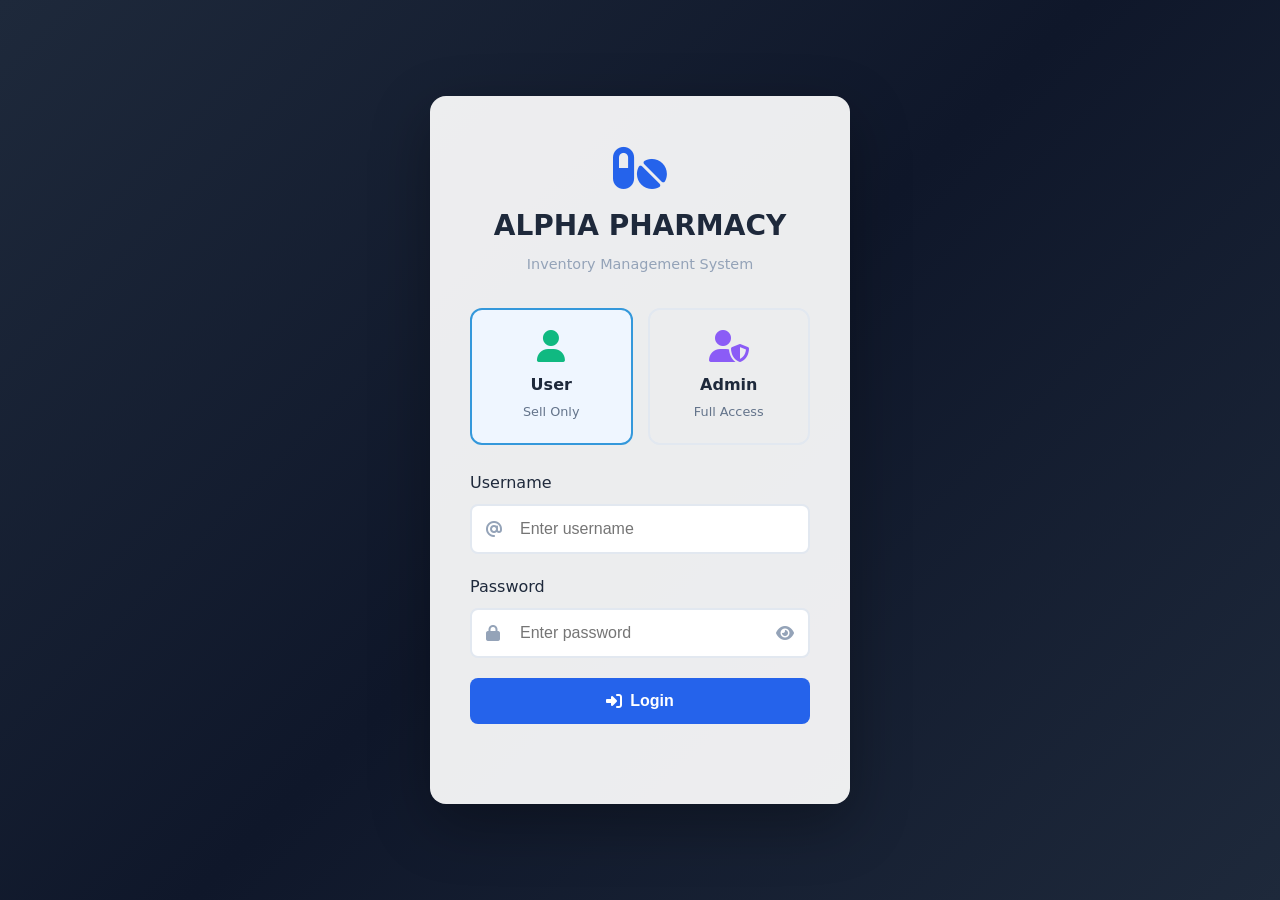
==== commit 9ba3f26a: "Update Firebase SDK version and script reference" ====
--- a/index.html
+++ b/index.html
@@ -13,6 +13,14 @@
       window.location.replace("login.html");
     }
     
+    // Set background based on role
+    var role = localStorage.getItem('role');
+    if (role === 'admin') {
+      document.body.className = 'admin-page';
+    } else {
+      document.body.className = 'user-page';
+    }
+    
     window.addEventListener('popstate', function() {
       window.location.href = 'login.html';
     });
@@ -25,17 +33,11 @@
 
   <!-- Main App (hidden until login) -->
   <div id="mainApp" class="app-container" style="display: none;">
-    <!-- Overlay -->
-    <div id="sidebarOverlay" onclick="document.getElementById('sidebar').classList.remove('mobile-open')" style="display:none;position:fixed;top:0;left:0;width:100%;height:100%;background:rgba(0,0,0,0.5);z-index:1000;"></div>
-    
-    <!-- Sidebar -->
+    <!-- Sidebar always visible on PC -->
     <aside class="sidebar" id="sidebar">
       <div class="logo">
         <i class="fa-solid fa-pills"></i>
         <span>ALPHA PHARMACY</span>
-        <button class="sidebar-close-btn" onclick="document.getElementById('sidebar').classList.remove('mobile-open')">
-          <i class="fa-solid fa-times"></i>
-        </button>
       </div>
       
       <!-- Admin Navigation -->
@@ -105,47 +107,27 @@
       </div>
     </aside>
 
-    <!-- Mobile Menu Button -->
-    <button id="mobileMenuBtn" onclick="toggleMenu()" style="position:fixed;top:12px;left:12px;z-index:1002;background:#2563eb;color:#fff;border:none;padding:12px 14px;border-radius:8px;cursor:pointer;font-size:1.25rem;display:none;">
+    <!-- Mobile Toggle Button -->
+    <button id="menuToggle" onclick="toggleSidebar()" style="display:none;position:fixed;top:10px;left:10px;z-index:2000;background:#2563eb;color:#fff;border:none;padding:12px;border-radius:8px;cursor:pointer;font-size:18px;">
       <i class="fa-solid fa-bars"></i>
     </button>
-
+    
     <script>
-      function toggleMenu() {
+      function toggleSidebar() {
         var sidebar = document.getElementById('sidebar');
-        var overlay = document.getElementById('sidebarOverlay');
-        var isOpen = sidebar.classList.contains('mobile-open');
-        
-        if (isOpen) {
-          sidebar.classList.remove('mobile-open');
-          overlay.style.display = 'none';
+        sidebar.classList.toggle('show-sidebar');
+      }
+      
+      function checkMobile() {
+        var btn = document.getElementById('menuToggle');
+        if (window.innerWidth <= 768) {
+          btn.style.display = 'block';
         } else {
-          sidebar.classList.add('mobile-open');
-          if (window.innerWidth <= 768) {
-            overlay.style.display = 'block';
-          }
+          btn.style.display = 'none';
         }
       }
-      
-      function checkScreen() {
-        var menuBtn = document.getElementById('mobileMenuBtn');
-        var sidebar = document.getElementById('sidebar');
-        var overlay = document.getElementById('sidebarOverlay');
-        
-        if (window.innerWidth <= 768) {
-          menuBtn.style.display = 'flex';
-          sidebar.style.display = 'none';
-          overlay.style.display = 'none';
-        } else {
-          menuBtn.style.display = 'none';
-          sidebar.style.display = 'flex';
-          sidebar.classList.remove('mobile-open');
-          overlay.style.display = 'none';
-        }
-      }
-      
-      checkScreen();
-        window.addEventListener('resize', checkScreen);
+      checkMobile();
+      window.addEventListener('resize', checkMobile);
     </script>
 
     <!-- Main Content -->
@@ -549,8 +531,8 @@
 
   <!-- Firebase SDK -->
   <script type="module">
-    import { initializeApp } from "https://www.gstatic.com/firebasejs/12.12.0/firebase-app.js";
-    import { getFirestore, collection, getDocs, addDoc, updateDoc, doc, deleteDoc } from "https://www.gstatic.com/firebasejs/12.12.0/firebase-firestore.js";
+    import { initializeApp } from "https://www.gstatic.com/firebasejs/11.9.1/firebase-app.js";
+    import { getFirestore, collection, getDocs, addDoc, updateDoc, doc, deleteDoc } from "https://www.gstatic.com/firebasejs/11.9.1/firebase-firestore.js";
 
     const firebaseConfig = {
       apiKey: "AIzaSyCdmk_aELyYMjVAwtjw-YJCbW7Cjjkcrj4",
@@ -574,6 +556,6 @@
     window.deleteDoc = deleteDoc;
   </script>
 
-  <script src="app.js"></script>
+  <script src="app (1).js"></script>
 </body>
 </html>
--- a/style.css
+++ b/style.css
@@ -160,13 +160,34 @@
 body {
   font-family: 'Segoe UI', system-ui, -apple-system, sans-serif;
   background-color: var(--gray-100);
-  background-image: url('user image.jpg');
-  background-size: cover;
-  background-position: center;
-  background-attachment: fixed;
-  background-repeat: no-repeat;
   color: var(--dark);
   line-height: 1.6;
+}
+
+/* Admin page background */
+body.admin-page {
+  background: linear-gradient(-45deg, #1e3a8a, #1e40af, #3730a3, #4338ca);
+  background-size: 400% 400%;
+  animation: adminGradient 15s ease infinite;
+}
+
+@keyframes adminGradient {
+  0% { background-position: 0% 50%; }
+  50% { background-position: 100% 50%; }
+  100% { background-position: 0% 50%; }
+}
+
+/* User page background */
+body.user-page {
+  background: linear-gradient(-45deg, #047857, #059669, #0d9488, #14b8a6);
+  background-size: 400% 400%;
+  animation: userGradient 15s ease infinite;
+}
+
+@keyframes userGradient {
+  0% { background-position: 0% 50%; }
+  50% { background-position: 100% 50%; }
+  100% { background-position: 0% 50%; }
 }
 
 body::before {
@@ -177,7 +198,6 @@
   width: 100%;
   height: 100%;
   background: rgba(255, 255, 255, 0.85);
-  backdrop-filter: blur(2px);
   z-index: -1;
 }
 
@@ -776,112 +796,82 @@
 }
 
 /* ===== Responsive ===== */
-@media (max-width: 1024px) {
+@media (max-width: 768px) {
   .sidebar {
+    position: fixed;
+    left: -80px;
     width: 80px;
-  }
-  
-  .logo span, .nav-item span, .user-info span, .logout-btn span {
-    display: none;
+    z-index: 1000;
+    background: rgba(30, 41, 59, 0.95);
+  }
+  
+  .show-sidebar {
+    left: 0;
   }
   
   .logo {
     justify-content: center;
+    background: rgba(37, 99, 235, 0.9);
   }
   
   .nav-item {
     justify-content: center;
     padding: 14px;
+    flex-direction: column;
+    gap: 4px;
+    font-size: 0.75rem;
+    color: #fff;
+  }
+  
+  .nav-item i {
+    font-size: 1.25rem;
+    color: #60a5fa;
+  }
+  
+  .nav-item:hover, .nav-item.active {
+    background: rgba(37, 99, 235, 0.8);
+  }
+  
+  .nav-item.active i {
+    color: #fff;
+  }
+  
+  .logo i {
+    color: #fff;
+  }
+  
+  .logo span {
+    display: none;
+  }
+  
+  .nav-item span, .user-info span, .logout-btn span {
+    display: none;
   }
   
   .user-info {
     justify-content: center;
+    color: #fff;
+  }
+  
+  .user-info i {
+    color: #60a5fa;
   }
   
   .logout-btn {
     justify-content: center;
-  }
-  
-  .main-content {
-    margin-left: 80px;
-  }
-}
-
-@media (max-width: 768px) {
-  * {
-    -webkit-tap-highlight-color: transparent;
-  }
-  
-  html, body {
-    max-width: 100vw;
-    overflow-x: hidden;
-    position: relative;
-    min-height: 100vh;
-  }
-  
-  .sidebar {
-    position: fixed;
-    left: -100%;
-    width: 280px;
-    height: 100vh;
-    z-index: 1001;
-    transition: left 0.3s ease;
-    overflow-y: auto;
-  }
-  
-  .sidebar.mobile-open {
-    left: 0;
-  }
-  
-  .sidebar-overlay {
-    display: none;
-    position: fixed;
-    top: 0;
-    left: 0;
-    width: 100%;
-    height: 100%;
-    background: rgba(0,0,0,0.5);
-    z-index: 1000;
-  }
-  
-  .sidebar-overlay.active {
-    display: block;
-  }
-  
-  .mobile-menu-btn {
-    display: flex !important;
-    position: fixed;
-    top: 12px;
-    left: 12px;
-    z-index: 999;
-    background: var(--primary);
-    color: white;
-    border: none;
-    padding: 10px 14px;
-    border-radius: 8px;
-    cursor: pointer;
-    font-size: 1.2rem;
-    touch-action: manipulation;
-  }
-  
-  .sidebar-close-btn {
-    display: block !important;
-    margin-left: auto;
-    background: none;
-    border: none;
-    color: white;
-    font-size: 1.25rem;
-    cursor: pointer;
-    padding: 4px;
+    color: #fca5a5;
+  }
+  
+  .logout-btn i {
+    color: #fca5a5;
   }
   
   .main-content {
     margin-left: 0;
-    padding: 60px 16px 100px;
-    width: 100%;
-    min-height: 100vh;
-    position: relative;
-    z-index: 1;
+  }
+  
+  .page-header h1 {
+    font-size: 1.25rem;
   }
   
   .dashboard-stats {
@@ -890,303 +880,15 @@
   
   .table-container {
     overflow-x: auto;
-    -webkit-overflow-scrolling: touch;
-    position: relative;
-    z-index: 1;
   }
   
   .data-table {
-    min-width: 350px;
-    font-size: 0.8rem;
-  }
-  
-  .data-table th, .data-table td {
-    padding: 10px 8px;
-    white-space: nowrap;
-  }
-  
-  .page-header {
-    flex-direction: column;
-    align-items: flex-start;
-    gap: 8px;
-  }
-  
-  .page-header h1 {
-    font-size: 1.25rem;
-  }
-  
-  .inventory-stats {
-    flex-direction: column;
-    gap: 12px;
-  }
-  
-  .inv-stat {
-    padding: 16px 24px;
-    width: 100%;
-  }
-  
-  .form-card {
-    padding: 20px;
-    position: relative;
-    z-index: 1;
-    background: white;
+    font-size: 0.75rem;
   }
   
   .form-input, .form-select {
-    padding: 14px 12px;
+    padding: 12px;
     font-size: 16px;
-    min-height: 48px;
-    width: 100%;
-    -webkit-appearance: none;
-    appearance: none;
-  }
-  
-  .btn-primary, .btn-secondary {
-    padding: 14px 20px;
-    min-height: 48px;
-    width: 100%;
-    font-size: 16px;
-    position: relative;
-    z-index: 1;
-    touch-action: manipulation;
-  }
-  
-  .stat-card {
-    padding: 16px;
-  }
-  
-  .stat-value {
-    font-size: 1.25rem;
-  }
-  
-  .filter-buttons {
-    overflow-x: auto;
-    flex-wrap: nowrap;
-    padding-bottom: 8px;
-  }
-  
-  .filter-btn {
-    flex-shrink: 0;
-    padding: 10px 16px;
-  }
-  
-  .modal {
-    position: fixed;
-    z-index: 2000;
-    touch-action: manipulation;
-    align-items: flex-start;
-    padding-top: 40px;
-  }
-  
-  .modal-content {
-    margin: 0 16px;
-    max-height: calc(100vh - 80px);
-    overflow-y: auto;
-    width: calc(100% - 32px);
-  }
-  
-  .sell-form-container {
-    position: relative;
-    z-index: 1;
-  }
-  
-  .nav-item {
-    padding: 12px 16px;
-  }
-  
-  .action-btns {
-    flex-wrap: nowrap;
-  }
-  
-  .action-btn {
-    padding: 8px 10px;
-  }
-}
-  
-  html, body {
-    max-width: 100vw;
-    overflow-x: hidden;
-    position: relative;
-    min-height: 100vh;
-  }
-  
-  .sidebar {
-    display: none;
-  }
-  
-  .mobile-menu-btn {
-    display: block !important;
-    position: fixed;
-    top: 16px;
-    left: 16px;
-    z-index: 999;
-    background: var(--primary);
-    color: white;
-    border: none;
-    padding: 12px;
-    border-radius: 8px;
-    cursor: pointer;
-    font-size: 1.25rem;
-    touch-action: manipulation;
-  }
-  
-  .sidebar-close-btn {
-    display: block !important;
-    margin-left: auto;
-    background: none;
-    border: none;
-    color: white;
-    font-size: 1.25rem;
-    cursor: pointer;
-    padding: 4px;
-  }
-  
-  .sidebar-overlay {
-    display: none;
-    position: fixed;
-    top: 0;
-    left: 0;
-    width: 100%;
-    height: 100%;
-    background: rgba(0,0,0,0.5);
-    z-index: 999;
-  }
-  
-  .sidebar-overlay.active {
-    display: block;
-  }
-  
-  .main-content {
-    margin-left: 0;
-    padding: 16px;
-    padding-top: 60px;
-    padding-bottom: 100px;
-    width: 100%;
-    min-height: 100vh;
-    position: relative;
-    z-index: 1;
-  }
-  
-  .sidebar {
-    position: fixed;
-    left: -280px;
-    width: 260px;
-    height: 100vh;
-    z-index: 1000;
-    transition: left 0.3s ease;
-    overflow-y: auto;
-  }
-  
-  .sidebar.mobile-open {
-    left: 0;
-    display: flex;
-  }
-  
-  .dashboard-stats {
-    grid-template-columns: 1fr;
-  }
-  
-  .date-filters {
-    flex-direction: column;
-    align-items: stretch;
-  }
-  
-  .form-row {
-    grid-template-columns: 1fr;
-  }
-  
-  .table-container {
-    overflow-x: auto;
-    -webkit-overflow-scrolling: touch;
-    position: relative;
-    z-index: 1;
-  }
-  
-  .data-table {
-    min-width: 400px;
-    font-size: 0.75rem;
-  }
-  
-  .data-table th, .data-table td {
-    padding: 8px 6px;
-  }
-  
-  .page-header {
-    flex-direction: column;
-    align-items: flex-start;
-    gap: 8px;
-  }
-  
-  .page-header h1 {
-    font-size: 1.25rem;
-  }
-  
-  .inventory-stats {
-    flex-direction: column;
-    gap: 12px;
-  }
-  
-  .inv-stat {
-    padding: 16px 24px;
-    width: 100%;
-  }
-  
-  .form-card {
-    padding: 20px;
-    position: relative;
-    z-index: 1;
-    background: white;
-  }
-  
-  .form-input, .form-select {
-    padding: 14px 12px;
-    font-size: 16px;
-    min-height: 48px;
-  }
-  
-  .btn-primary, .btn-secondary {
-    padding: 14px 20px;
-    min-height: 48px;
-    width: 100%;
-    font-size: 16px;
-    position: relative;
-    z-index: 1;
-  }
-  
-  .stat-card {
-    padding: 16px;
-  }
-  
-  .stat-value {
-    font-size: 1.25rem;
-  }
-  
-  .filter-buttons {
-    overflow-x: auto;
-    flex-wrap: nowrap;
-    padding-bottom: 8px;
-  }
-  
-  .filter-btn {
-    flex-shrink: 0;
-    padding: 10px 16px;
-  }
-  
-  .modal {
-    position: fixed;
-    z-index: 2000;
-    touch-action: manipulation;
-  }
-  
-  .modal-content {
-    margin: 16px;
-    max-height: calc(100vh - 32px);
-    overflow-y: auto;
-  }
-  
-  .sell-form-container {
-    position: relative;
-    z-index: 1;
   }
 }
 
